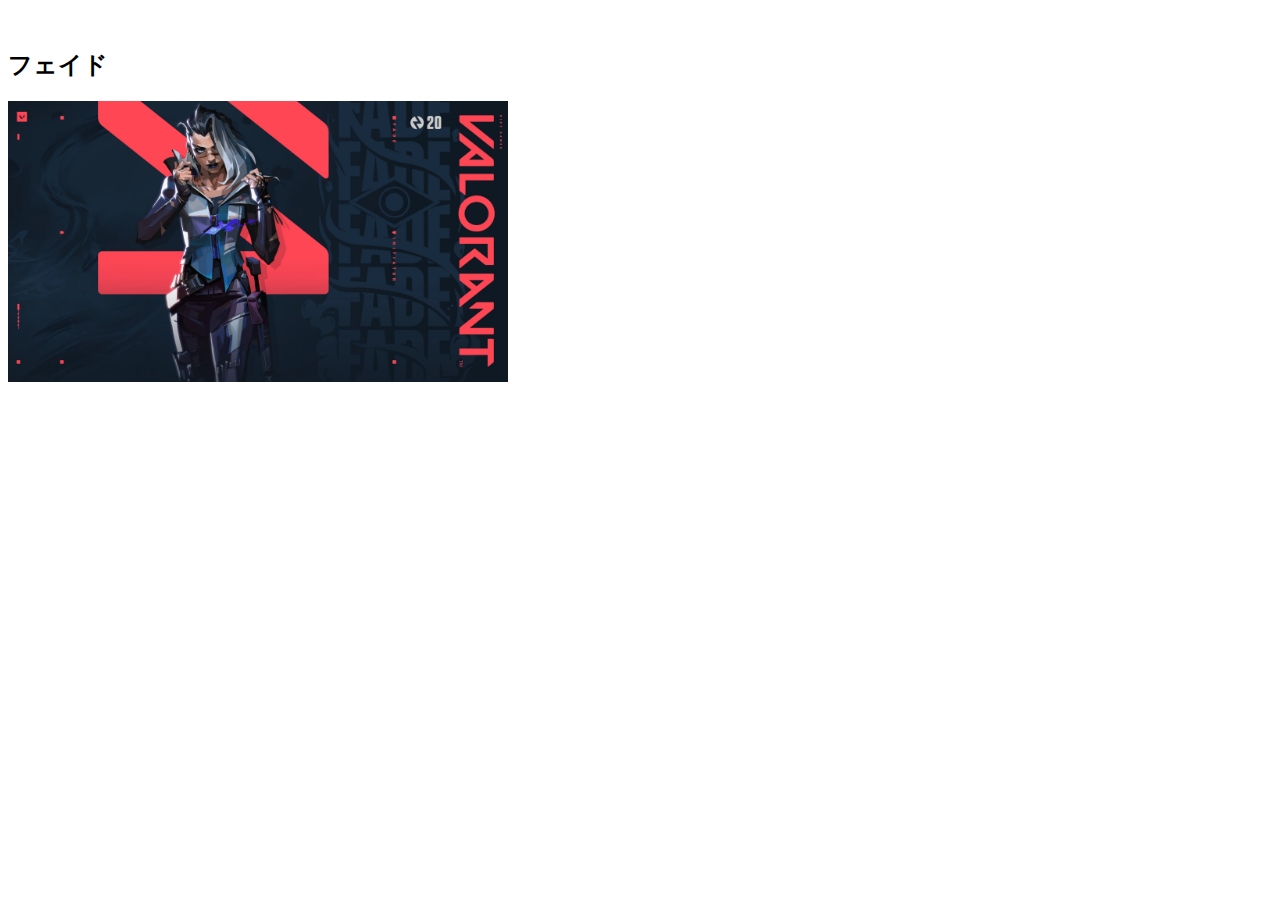
==== agent.html @ c879a06c "Create agent.html" ====
<!DOCTYPE html>
　<html lang="ja">
　　<head>
　　　<meta charset="UTF-8">
　　　<title>好きなエージェント紹介</title>
　　</head>
　<body>
<h2>フェイド</h2>
<img src="./image/fade.webp" alt="フェイド" width="500" heigh="400">
　</body>
</html>
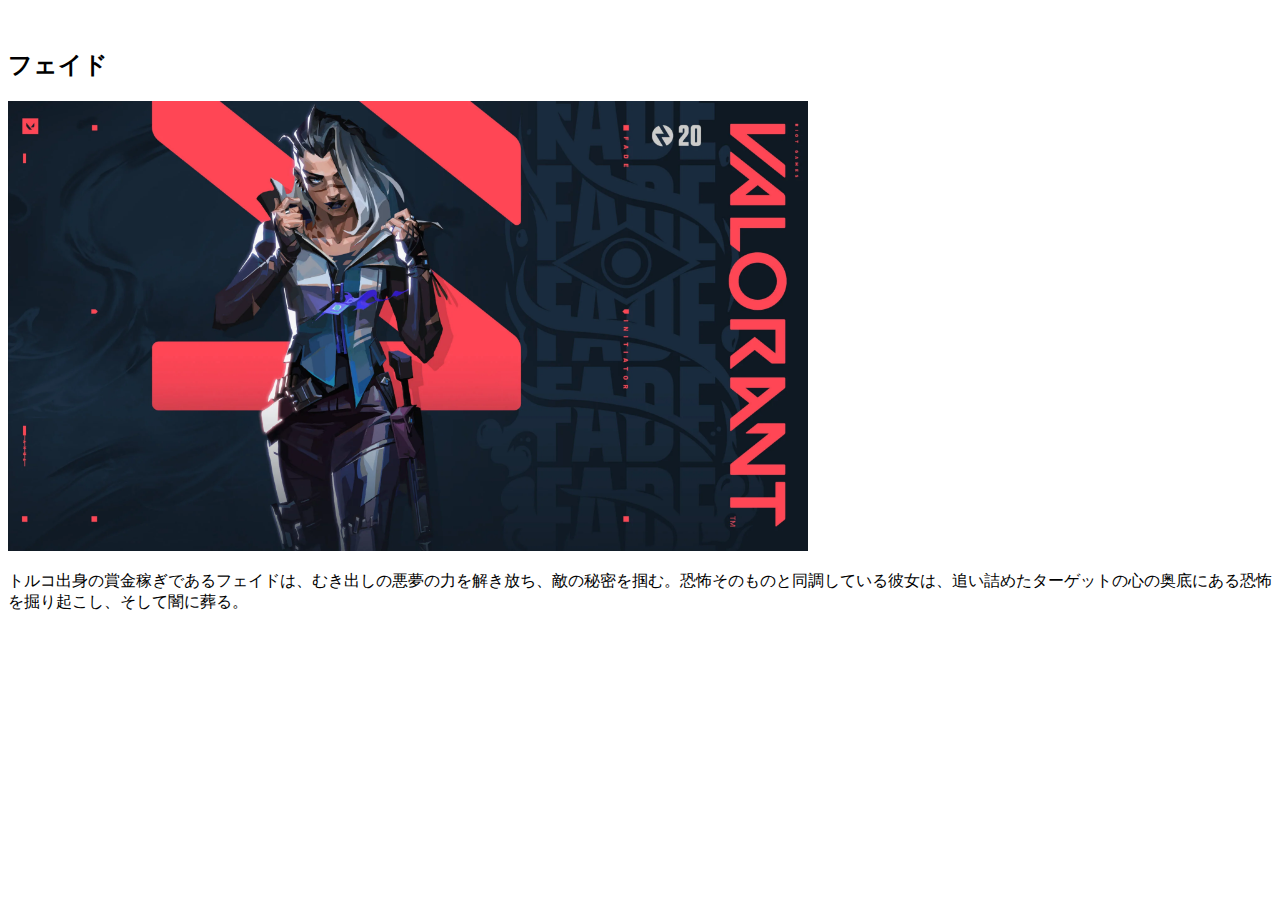
==== commit 53d80cff: "Update agent.html" ====
--- a/agent.html
+++ b/agent.html
@@ -6,6 +6,7 @@
 　　</head>
 　<body>
 <h2>フェイド</h2>
-<img src="./image/fade.webp" alt="フェイド" width="500" heigh="400">
+<img src="./image/fade.webp" alt="フェイド" width="800" heigh="700">
+<p>トルコ出身の賞金稼ぎであるフェイドは、むき出しの悪夢の力を解き放ち、敵の秘密を掴む。恐怖そのものと同調している彼女は、追い詰めたターゲットの心の奥底にある恐怖を掘り起こし、そして闇に葬る。</p>
 　</body>
 </html>
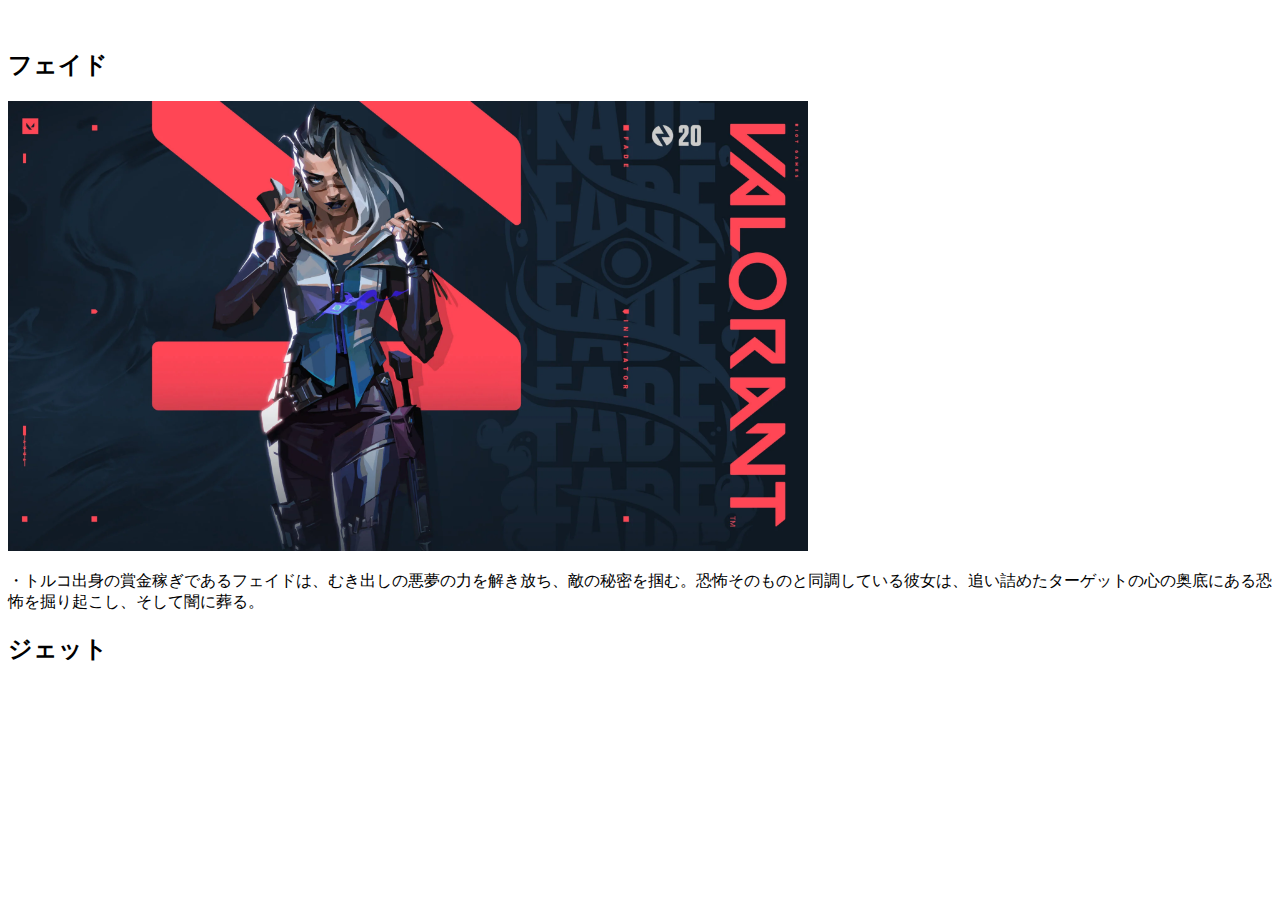
==== commit ec0ad1cc: "Update agent.html" ====
--- a/agent.html
+++ b/agent.html
@@ -7,6 +7,7 @@
 　<body>
 <h2>フェイド</h2>
 <img src="./image/fade.webp" alt="フェイド" width="800" heigh="700">
-<p>トルコ出身の賞金稼ぎであるフェイドは、むき出しの悪夢の力を解き放ち、敵の秘密を掴む。恐怖そのものと同調している彼女は、追い詰めたターゲットの心の奥底にある恐怖を掘り起こし、そして闇に葬る。</p>
+<p>・トルコ出身の賞金稼ぎであるフェイドは、むき出しの悪夢の力を解き放ち、敵の秘密を掴む。恐怖そのものと同調している彼女は、追い詰めたターゲットの心の奥底にある恐怖を掘り起こし、そして闇に葬る。</p>
+<h2>ジェット</h2>
 　</body>
 </html>
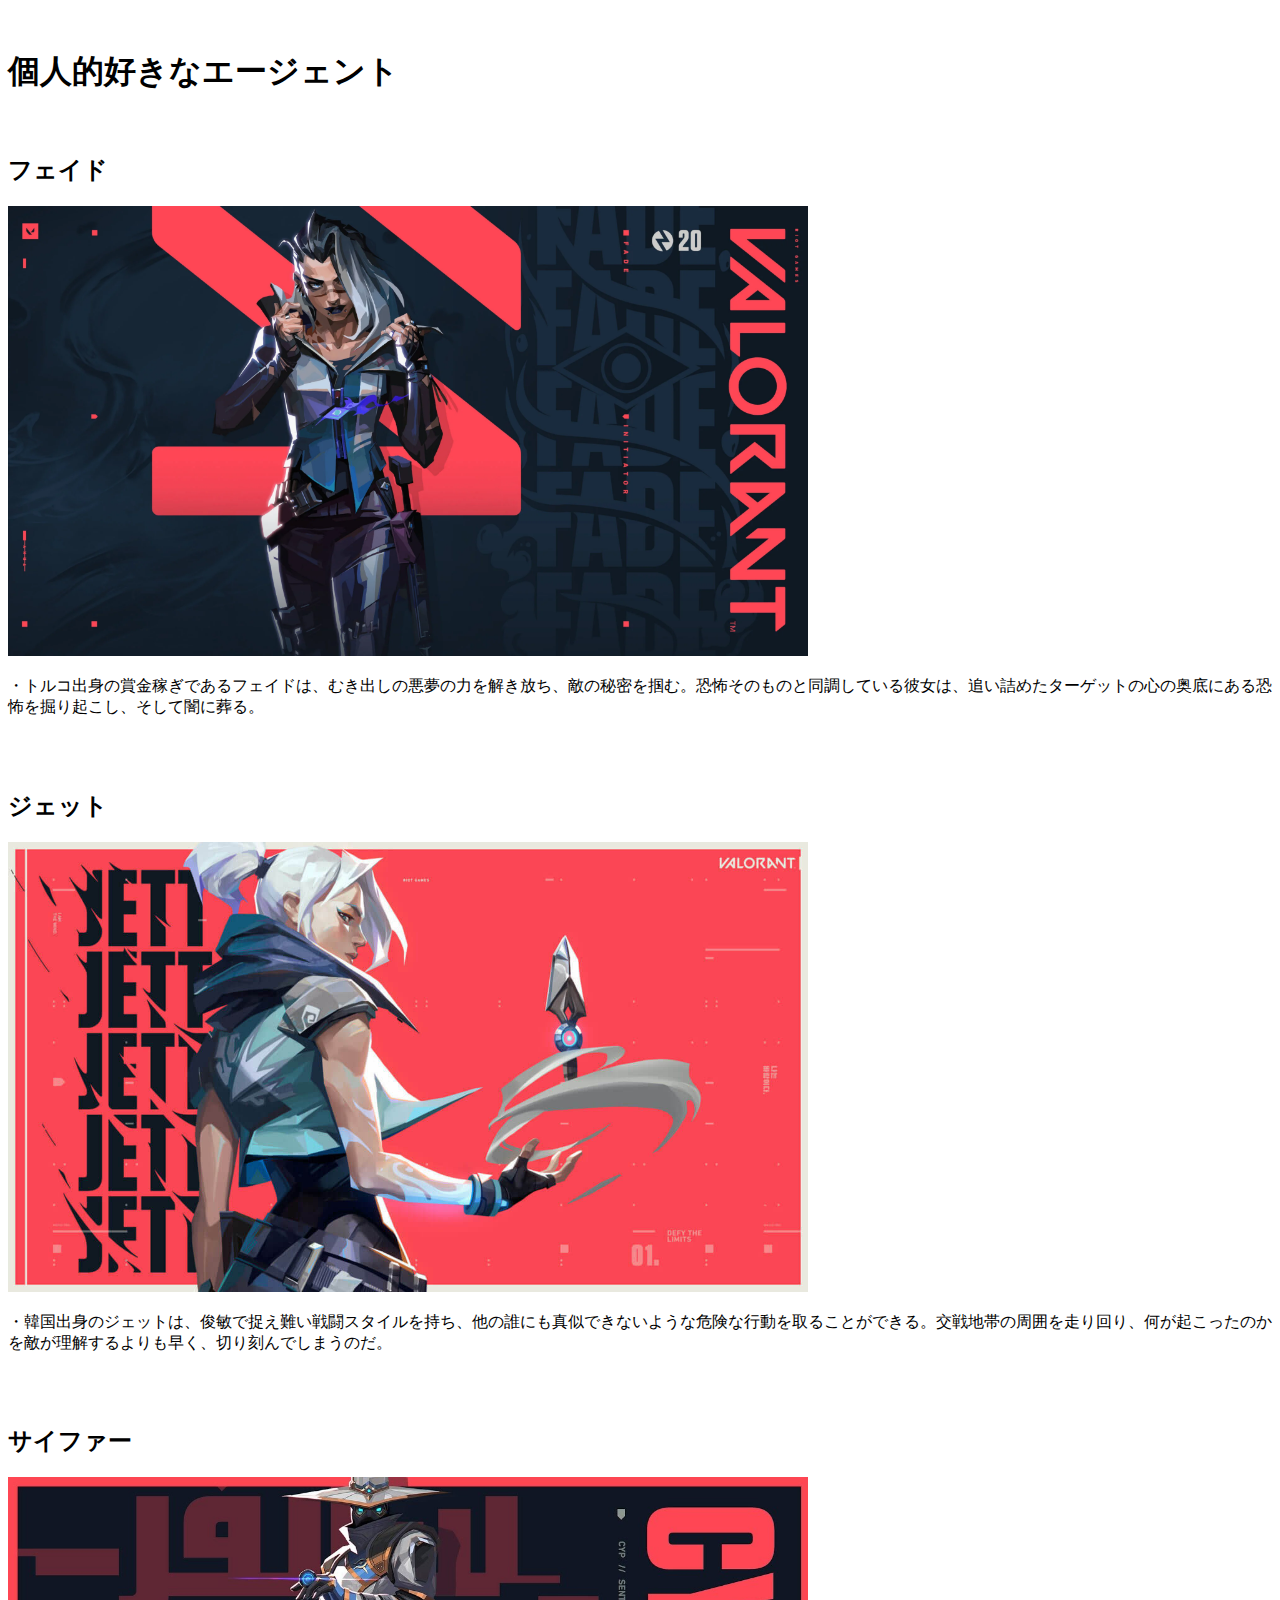
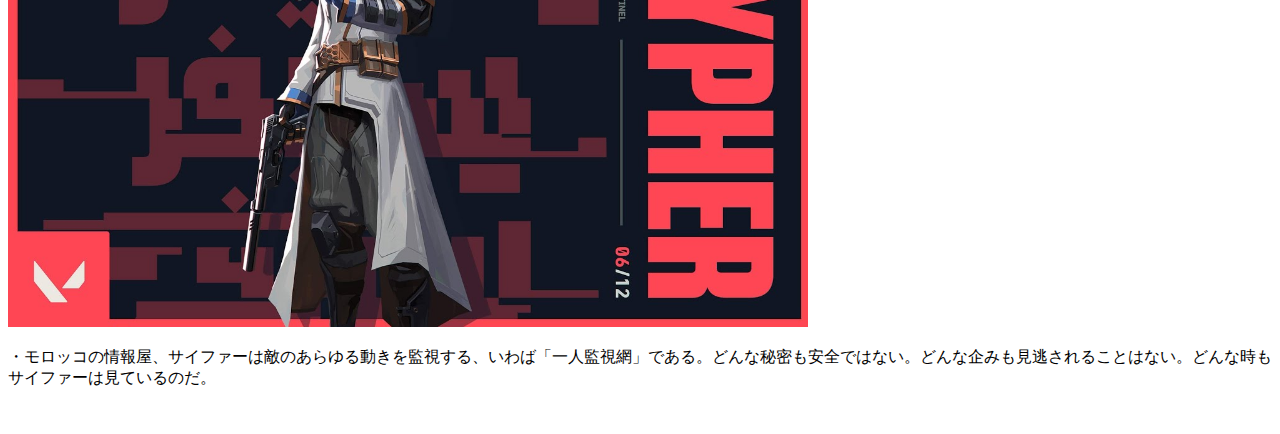
==== commit 6b4dc3f1: "Update agent.html" ====
--- a/agent.html
+++ b/agent.html
@@ -5,9 +5,20 @@
 　　　<title>好きなエージェント紹介</title>
 　　</head>
 　<body>
+<h1>個人的好きなエージェント</h1>
+<br>
 <h2>フェイド</h2>
 <img src="./image/fade.webp" alt="フェイド" width="800" heigh="700">
 <p>・トルコ出身の賞金稼ぎであるフェイドは、むき出しの悪夢の力を解き放ち、敵の秘密を掴む。恐怖そのものと同調している彼女は、追い詰めたターゲットの心の奥底にある恐怖を掘り起こし、そして闇に葬る。</p>
+<br>
+<br>
 <h2>ジェット</h2>
+<img src="./image/jett.jpg" alt="ジェット" width="800 heigh="700">
+<p>・韓国出身のジェットは、俊敏で捉え難い戦闘スタイルを持ち、他の誰にも真似できないような危険な行動を取ることができる。交戦地帯の周囲を走り回り、何が起こったのかを敵が理解するよりも早く、切り刻んでしまうのだ。</p>
+<br>
+<br>
+<h2>サイファー</h2>
+<img src="./image/cypher.jpg" alt="サイファー" width="800 heigh="700">
+<p>・モロッコの情報屋、サイファーは敵のあらゆる動きを監視する、いわば「一人監視網」である。どんな秘密も安全ではない。どんな企みも見逃されることはない。どんな時もサイファーは見ているのだ。</p>
 　</body>
 </html>
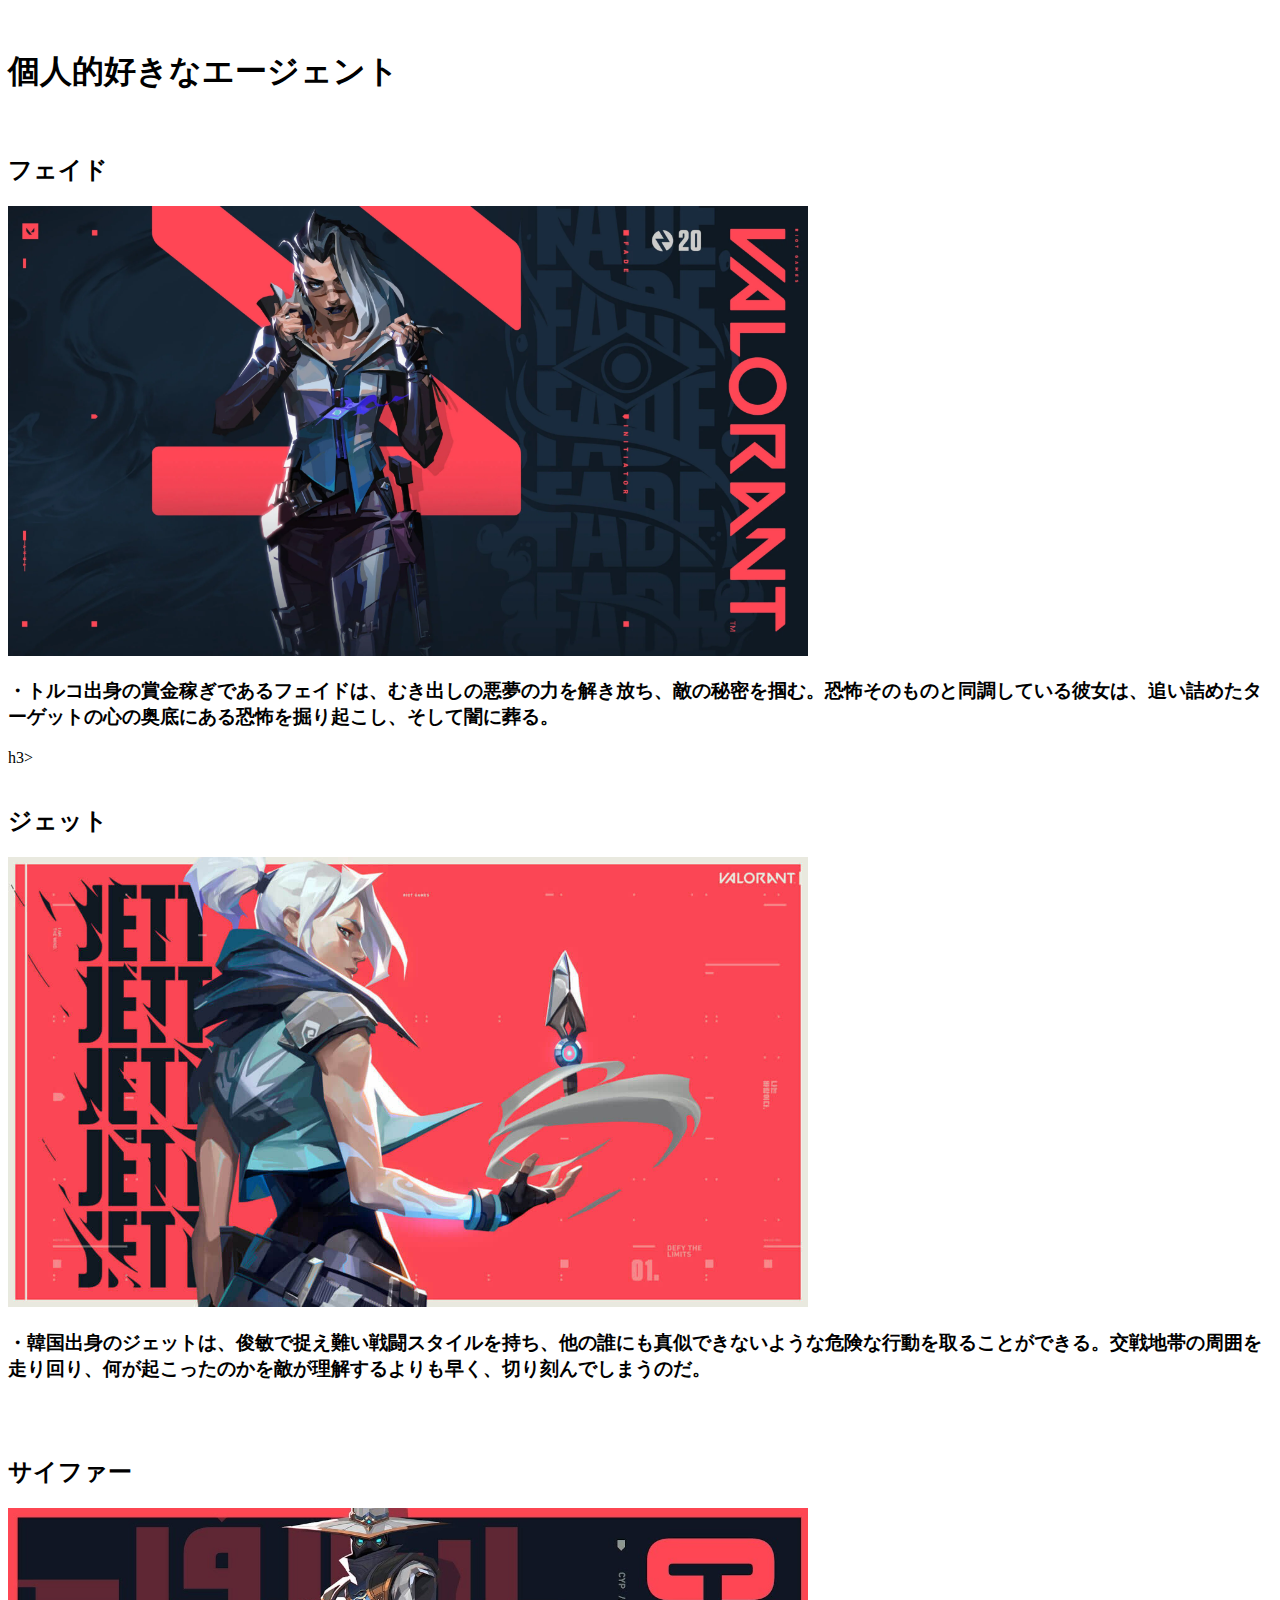
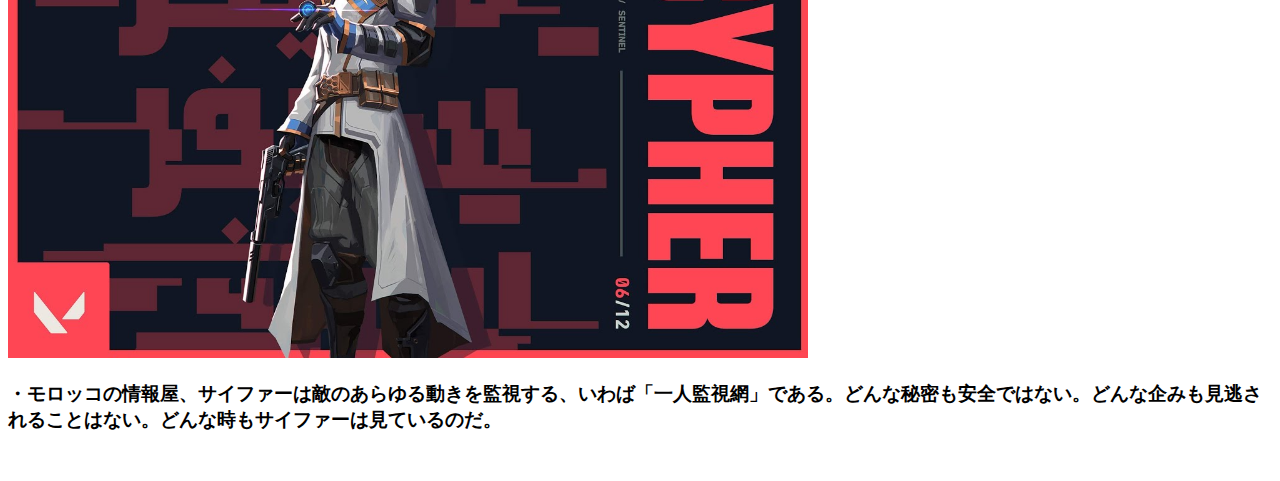
==== commit 24248059: "Update agent.html" ====
--- a/agent.html
+++ b/agent.html
@@ -9,16 +9,16 @@
 <br>
 <h2>フェイド</h2>
 <img src="./image/fade.webp" alt="フェイド" width="800" heigh="700">
-<p>・トルコ出身の賞金稼ぎであるフェイドは、むき出しの悪夢の力を解き放ち、敵の秘密を掴む。恐怖そのものと同調している彼女は、追い詰めたターゲットの心の奥底にある恐怖を掘り起こし、そして闇に葬る。</p>
+<h3>・トルコ出身の賞金稼ぎであるフェイドは、むき出しの悪夢の力を解き放ち、敵の秘密を掴む。恐怖そのものと同調している彼女は、追い詰めたターゲットの心の奥底にある恐怖を掘り起こし、そして闇に葬る。</h3>h3>
 <br>
 <br>
 <h2>ジェット</h2>
 <img src="./image/jett.jpg" alt="ジェット" width="800 heigh="700">
-<p>・韓国出身のジェットは、俊敏で捉え難い戦闘スタイルを持ち、他の誰にも真似できないような危険な行動を取ることができる。交戦地帯の周囲を走り回り、何が起こったのかを敵が理解するよりも早く、切り刻んでしまうのだ。</p>
+<h3>・韓国出身のジェットは、俊敏で捉え難い戦闘スタイルを持ち、他の誰にも真似できないような危険な行動を取ることができる。交戦地帯の周囲を走り回り、何が起こったのかを敵が理解するよりも早く、切り刻んでしまうのだ。</h3>
 <br>
 <br>
 <h2>サイファー</h2>
 <img src="./image/cypher.jpg" alt="サイファー" width="800 heigh="700">
-<p>・モロッコの情報屋、サイファーは敵のあらゆる動きを監視する、いわば「一人監視網」である。どんな秘密も安全ではない。どんな企みも見逃されることはない。どんな時もサイファーは見ているのだ。</p>
+<h3>・モロッコの情報屋、サイファーは敵のあらゆる動きを監視する、いわば「一人監視網」である。どんな秘密も安全ではない。どんな企みも見逃されることはない。どんな時もサイファーは見ているのだ。</h3>
 　</body>
 </html>
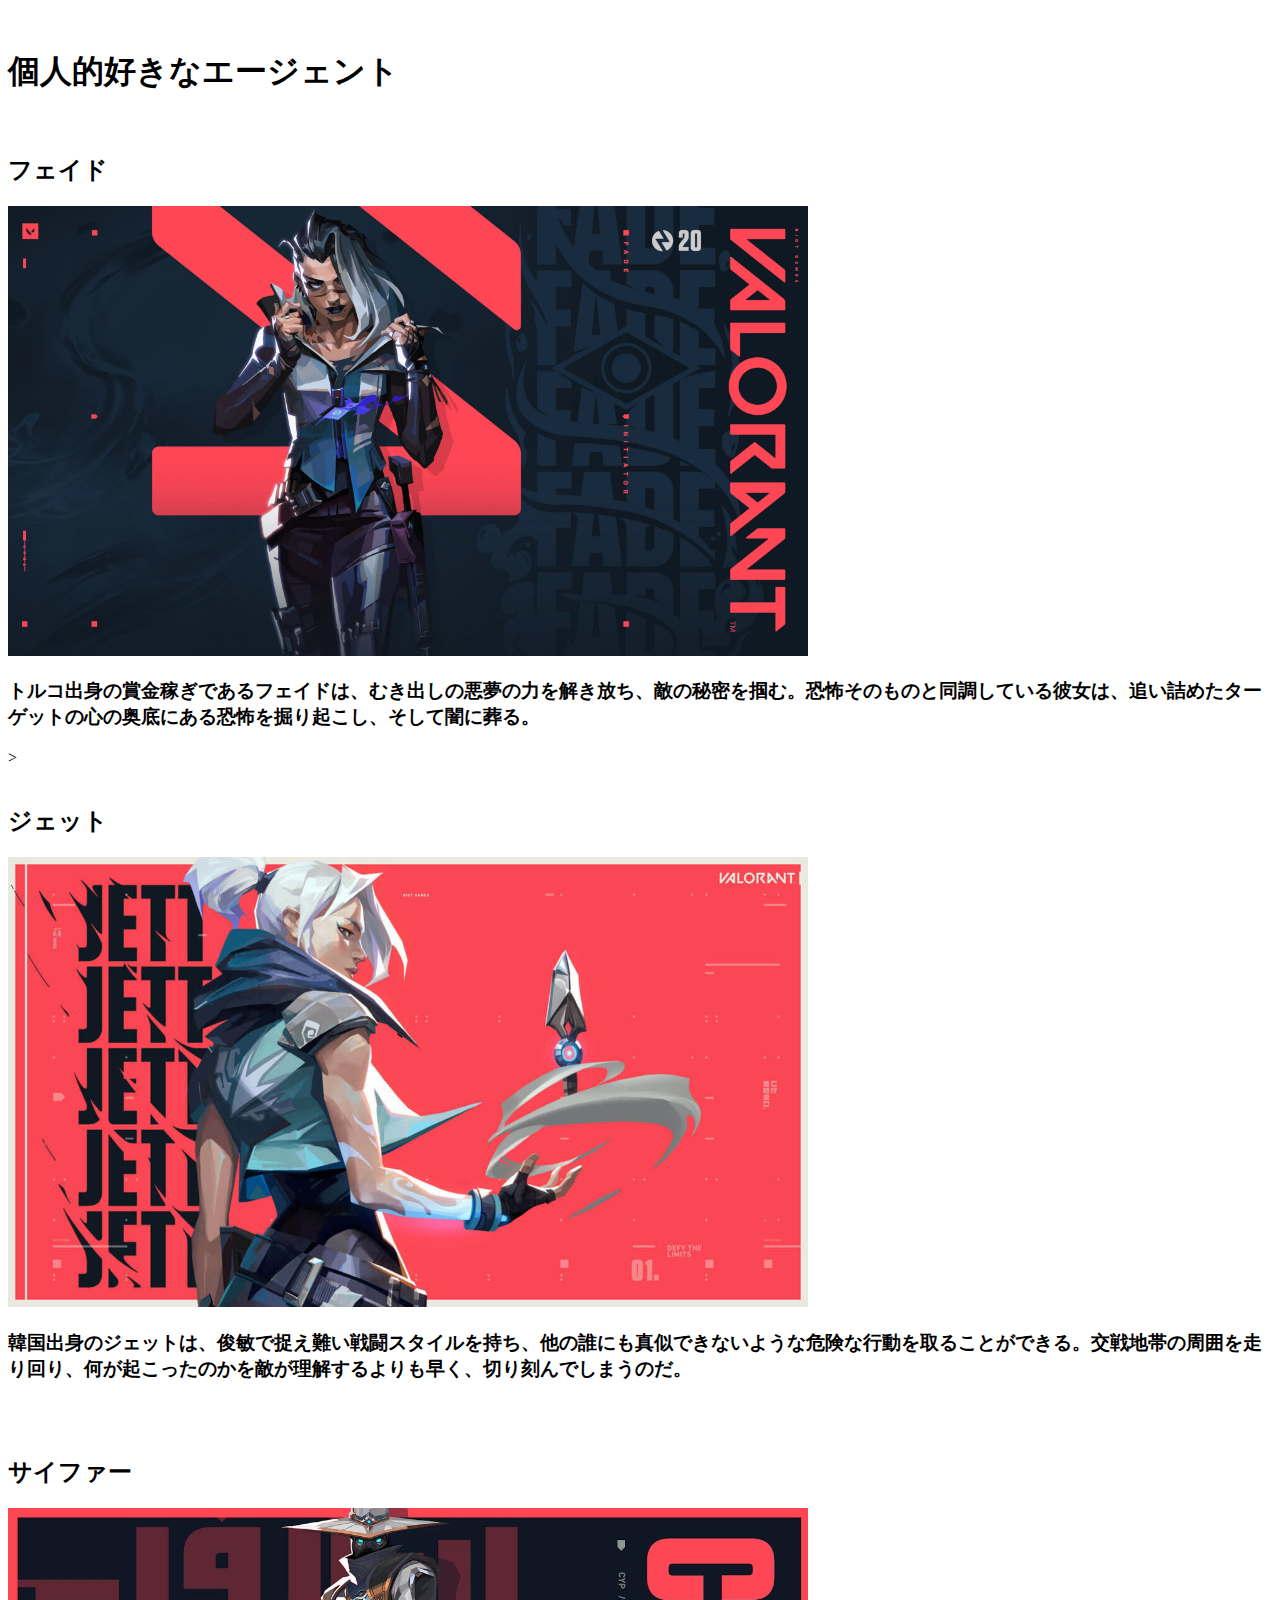
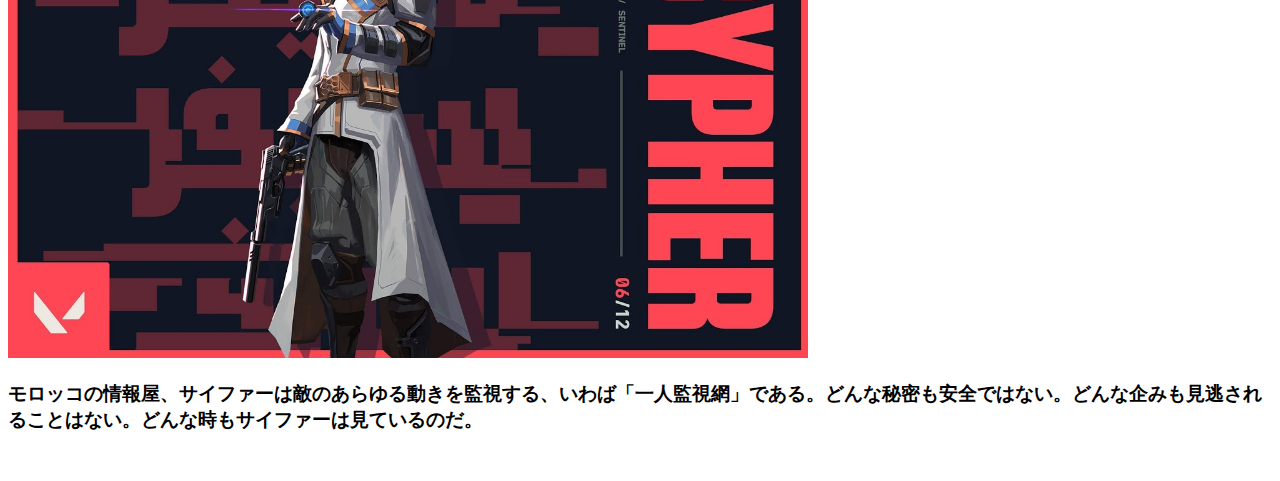
==== commit f9519455: "Update agent.html" ====
--- a/agent.html
+++ b/agent.html
@@ -9,16 +9,16 @@
 <br>
 <h2>フェイド</h2>
 <img src="./image/fade.webp" alt="フェイド" width="800" heigh="700">
-<h3>・トルコ出身の賞金稼ぎであるフェイドは、むき出しの悪夢の力を解き放ち、敵の秘密を掴む。恐怖そのものと同調している彼女は、追い詰めたターゲットの心の奥底にある恐怖を掘り起こし、そして闇に葬る。</h3>h3>
+<h3>トルコ出身の賞金稼ぎであるフェイドは、むき出しの悪夢の力を解き放ち、敵の秘密を掴む。恐怖そのものと同調している彼女は、追い詰めたターゲットの心の奥底にある恐怖を掘り起こし、そして闇に葬る。</h3>>
 <br>
 <br>
 <h2>ジェット</h2>
 <img src="./image/jett.jpg" alt="ジェット" width="800 heigh="700">
-<h3>・韓国出身のジェットは、俊敏で捉え難い戦闘スタイルを持ち、他の誰にも真似できないような危険な行動を取ることができる。交戦地帯の周囲を走り回り、何が起こったのかを敵が理解するよりも早く、切り刻んでしまうのだ。</h3>
+<h3>韓国出身のジェットは、俊敏で捉え難い戦闘スタイルを持ち、他の誰にも真似できないような危険な行動を取ることができる。交戦地帯の周囲を走り回り、何が起こったのかを敵が理解するよりも早く、切り刻んでしまうのだ。</h3>
 <br>
 <br>
 <h2>サイファー</h2>
 <img src="./image/cypher.jpg" alt="サイファー" width="800 heigh="700">
-<h3>・モロッコの情報屋、サイファーは敵のあらゆる動きを監視する、いわば「一人監視網」である。どんな秘密も安全ではない。どんな企みも見逃されることはない。どんな時もサイファーは見ているのだ。</h3>
+<h3>モロッコの情報屋、サイファーは敵のあらゆる動きを監視する、いわば「一人監視網」である。どんな秘密も安全ではない。どんな企みも見逃されることはない。どんな時もサイファーは見ているのだ。</h3>
 　</body>
 </html>
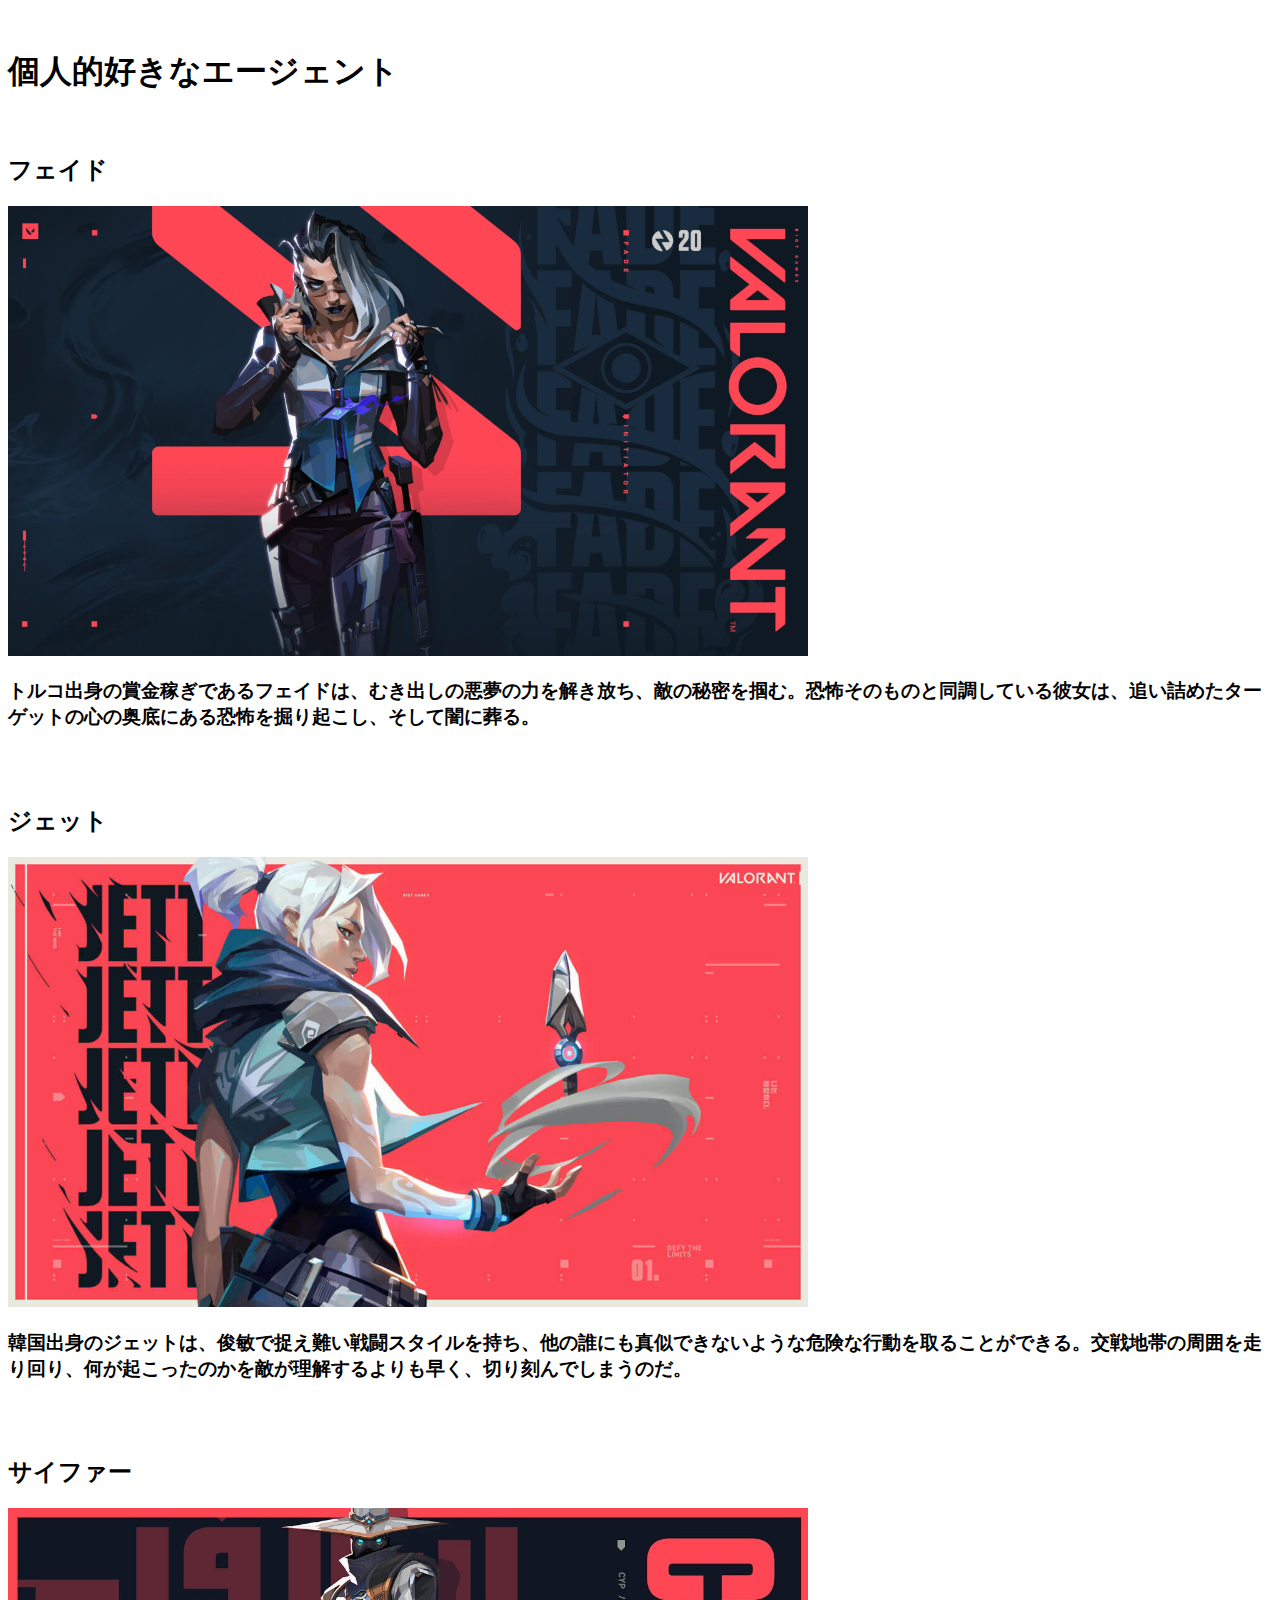
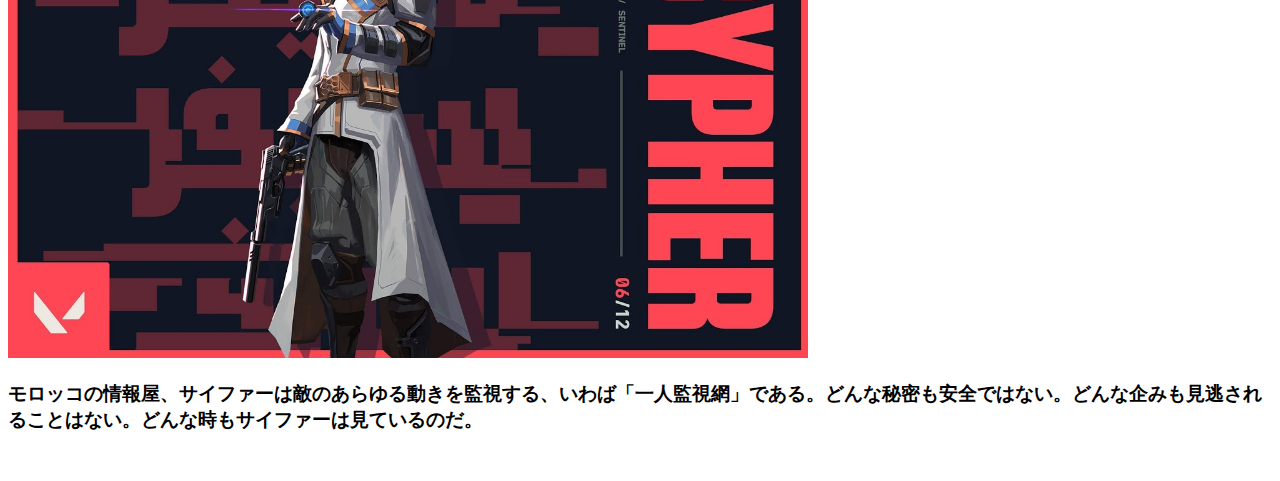
==== commit 9da6e96c: "Update agent.html" ====
--- a/agent.html
+++ b/agent.html
@@ -9,7 +9,7 @@
 <br>
 <h2>フェイド</h2>
 <img src="./image/fade.webp" alt="フェイド" width="800" heigh="700">
-<h3>トルコ出身の賞金稼ぎであるフェイドは、むき出しの悪夢の力を解き放ち、敵の秘密を掴む。恐怖そのものと同調している彼女は、追い詰めたターゲットの心の奥底にある恐怖を掘り起こし、そして闇に葬る。</h3>>
+<h3>トルコ出身の賞金稼ぎであるフェイドは、むき出しの悪夢の力を解き放ち、敵の秘密を掴む。恐怖そのものと同調している彼女は、追い詰めたターゲットの心の奥底にある恐怖を掘り起こし、そして闇に葬る。</h3>
 <br>
 <br>
 <h2>ジェット</h2>
